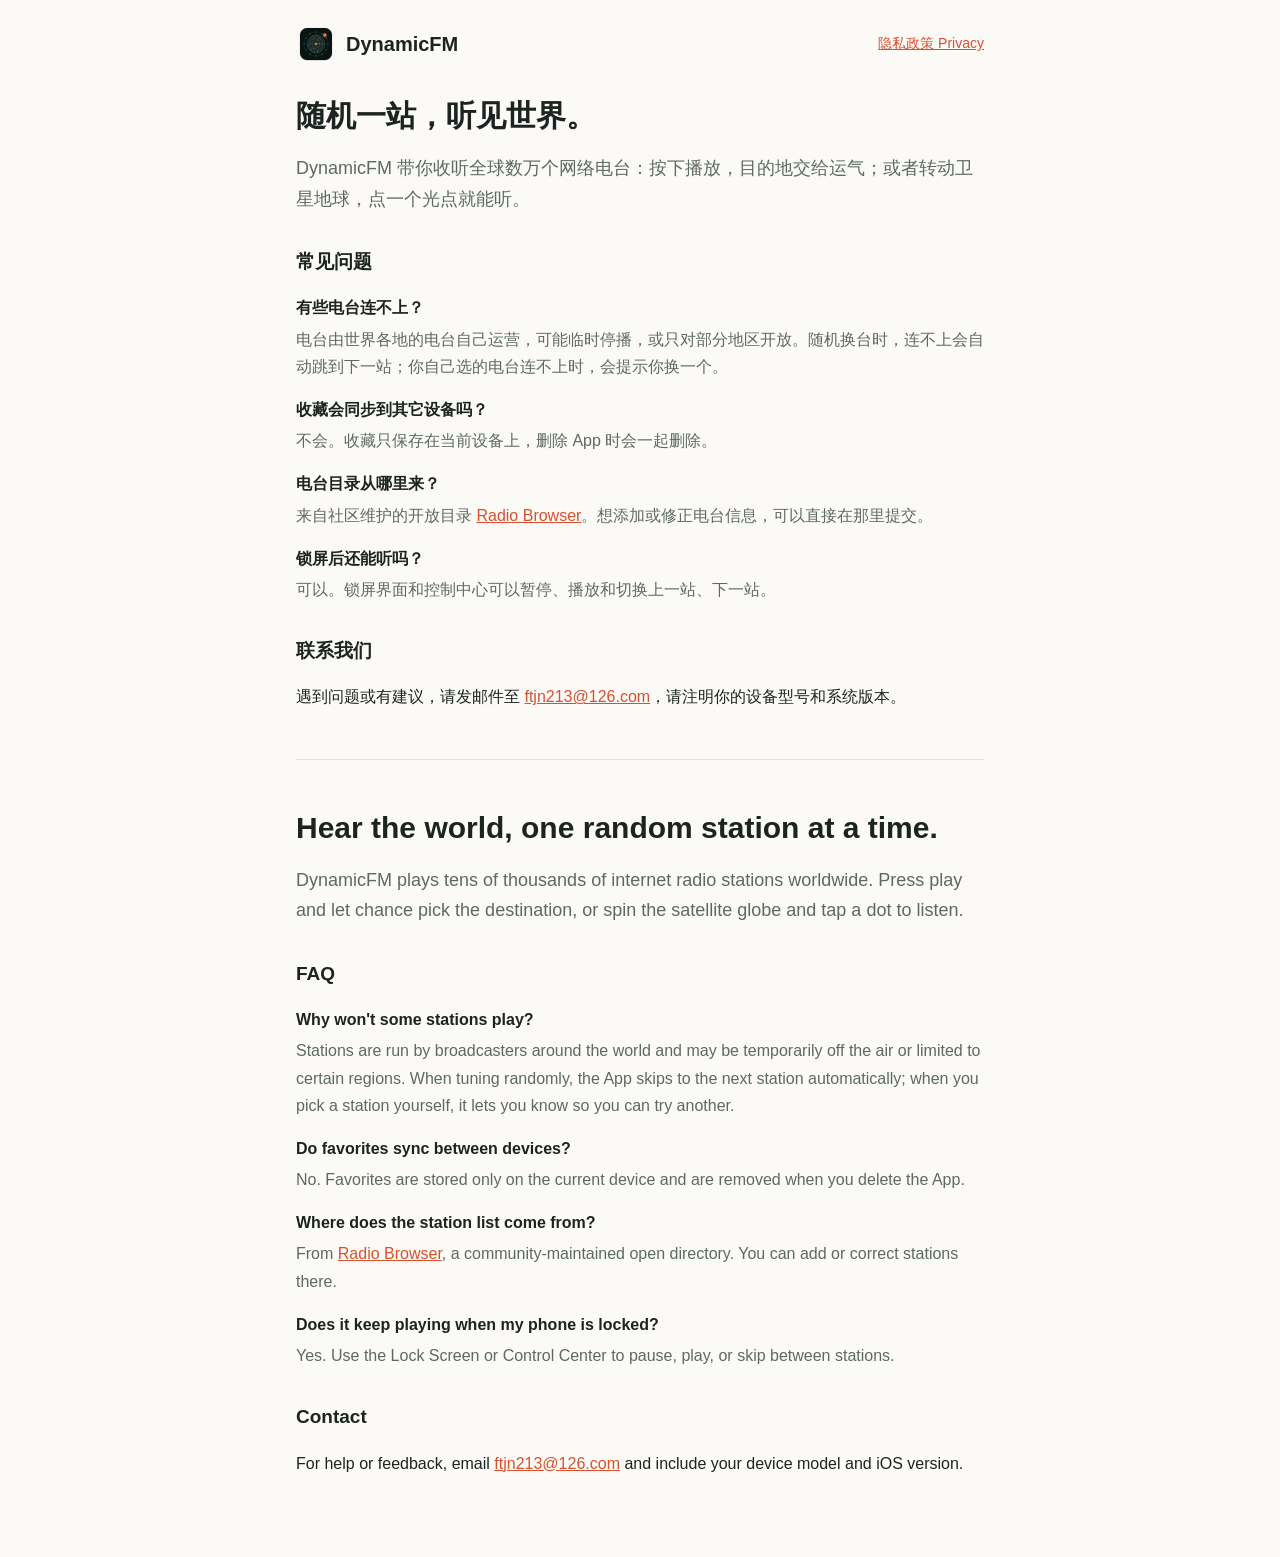
==== index.html @ baaa3662 "Add DynamicFM support and privacy policy pages Co-Authored-By: Claude Opus 5.5 <noreply@anthropic.co" ====
<!doctype html>
<html lang="zh-Hans">
<head>
<meta charset="utf-8">
<meta name="viewport" content="width=device-width, initial-scale=1">
<title>DynamicFM 支持</title>
<link rel="stylesheet" href="style.css">
</head>
<body>
<main>
  <header>
    <a class="brand" href="index.html"><img src="icon.png" alt="" width="40" height="40">DynamicFM</a>
    <nav><a href="privacy.html">隐私政策 Privacy</a></nav>
  </header>

  <section>
    <h1>随机一站，听见世界。</h1>
    <p class="lead">DynamicFM 带你收听全球数万个网络电台：按下播放，目的地交给运气；或者转动卫星地球，点一个光点就能听。</p>

    <h2>常见问题</h2>
    <dl>
      <dt>有些电台连不上？</dt>
      <dd>电台由世界各地的电台自己运营，可能临时停播，或只对部分地区开放。随机换台时，连不上会自动跳到下一站；你自己选的电台连不上时，会提示你换一个。</dd>
      <dt>收藏会同步到其它设备吗？</dt>
      <dd>不会。收藏只保存在当前设备上，删除 App 时会一起删除。</dd>
      <dt>电台目录从哪里来？</dt>
      <dd>来自社区维护的开放目录 <a href="https://www.radio-browser.info">Radio Browser</a>。想添加或修正电台信息，可以直接在那里提交。</dd>
      <dt>锁屏后还能听吗？</dt>
      <dd>可以。锁屏界面和控制中心可以暂停、播放和切换上一站、下一站。</dd>
    </dl>

    <h2>联系我们</h2>
    <p>遇到问题或有建议，请发邮件至 <a href="mailto:ftjn213@126.com">ftjn213@126.com</a>，请注明你的设备型号和系统版本。</p>
  </section>

  <hr>

  <section lang="en">
    <h1>Hear the world, one random station at a time.</h1>
    <p class="lead">DynamicFM plays tens of thousands of internet radio stations worldwide. Press play and let chance pick the destination, or spin the satellite globe and tap a dot to listen.</p>

    <h2>FAQ</h2>
    <dl>
      <dt>Why won't some stations play?</dt>
      <dd>Stations are run by broadcasters around the world and may be temporarily off the air or limited to certain regions. When tuning randomly, the App skips to the next station automatically; when you pick a station yourself, it lets you know so you can try another.</dd>
      <dt>Do favorites sync between devices?</dt>
      <dd>No. Favorites are stored only on the current device and are removed when you delete the App.</dd>
      <dt>Where does the station list come from?</dt>
      <dd>From <a href="https://www.radio-browser.info">Radio Browser</a>, a community-maintained open directory. You can add or correct stations there.</dd>
      <dt>Does it keep playing when my phone is locked?</dt>
      <dd>Yes. Use the Lock Screen or Control Center to pause, play, or skip between stations.</dd>
    </dl>

    <h2>Contact</h2>
    <p>For help or feedback, email <a href="mailto:ftjn213@126.com">ftjn213@126.com</a> and include your device model and iOS version.</p>
  </section>
</main>
</body>
</html>
---- style.css ----
:root {
  --bg: #fbfaf7;
  --text: #1c2421;
  --muted: #5d6965;
  --accent: #d9502d;
  --rule: #e4e1da;
}
@media (prefers-color-scheme: dark) {
  :root {
    --bg: #0e1513;
    --text: #f2ede4;
    --muted: #a3aca8;
    --accent: #ee5c38;
    --rule: #26302d;
  }
}
* { box-sizing: border-box; }
body {
  margin: 0;
  background: var(--bg);
  color: var(--text);
  font: 16px/1.7 -apple-system, BlinkMacSystemFont, "PingFang SC", "Helvetica Neue", sans-serif;
}
main { max-width: 720px; margin: 0 auto; padding: 24px 16px 64px; }
header { display: flex; align-items: center; justify-content: space-between; gap: 12px; margin-bottom: 32px; }
.brand { display: flex; align-items: center; gap: 10px; font-weight: 700; font-size: 20px; color: var(--text); text-decoration: none; }
.brand img { border-radius: 9px; }
nav { font-size: 14px; color: var(--muted); }
a { color: var(--accent); }
h1 { font-size: 30px; line-height: 1.3; margin: 0 0 8px; }
h2 { font-size: 19px; margin: 32px 0 8px; }
.meta { color: var(--muted); font-size: 14px; margin-top: 0; }
.lead { font-size: 18px; color: var(--muted); }
ul { padding-left: 20px; }
li { margin-bottom: 6px; }
dt { font-weight: 600; margin-top: 16px; }
dd { margin: 4px 0 0; color: var(--muted); }
hr { border: 0; border-top: 1px solid var(--rule); margin: 48px 0; }
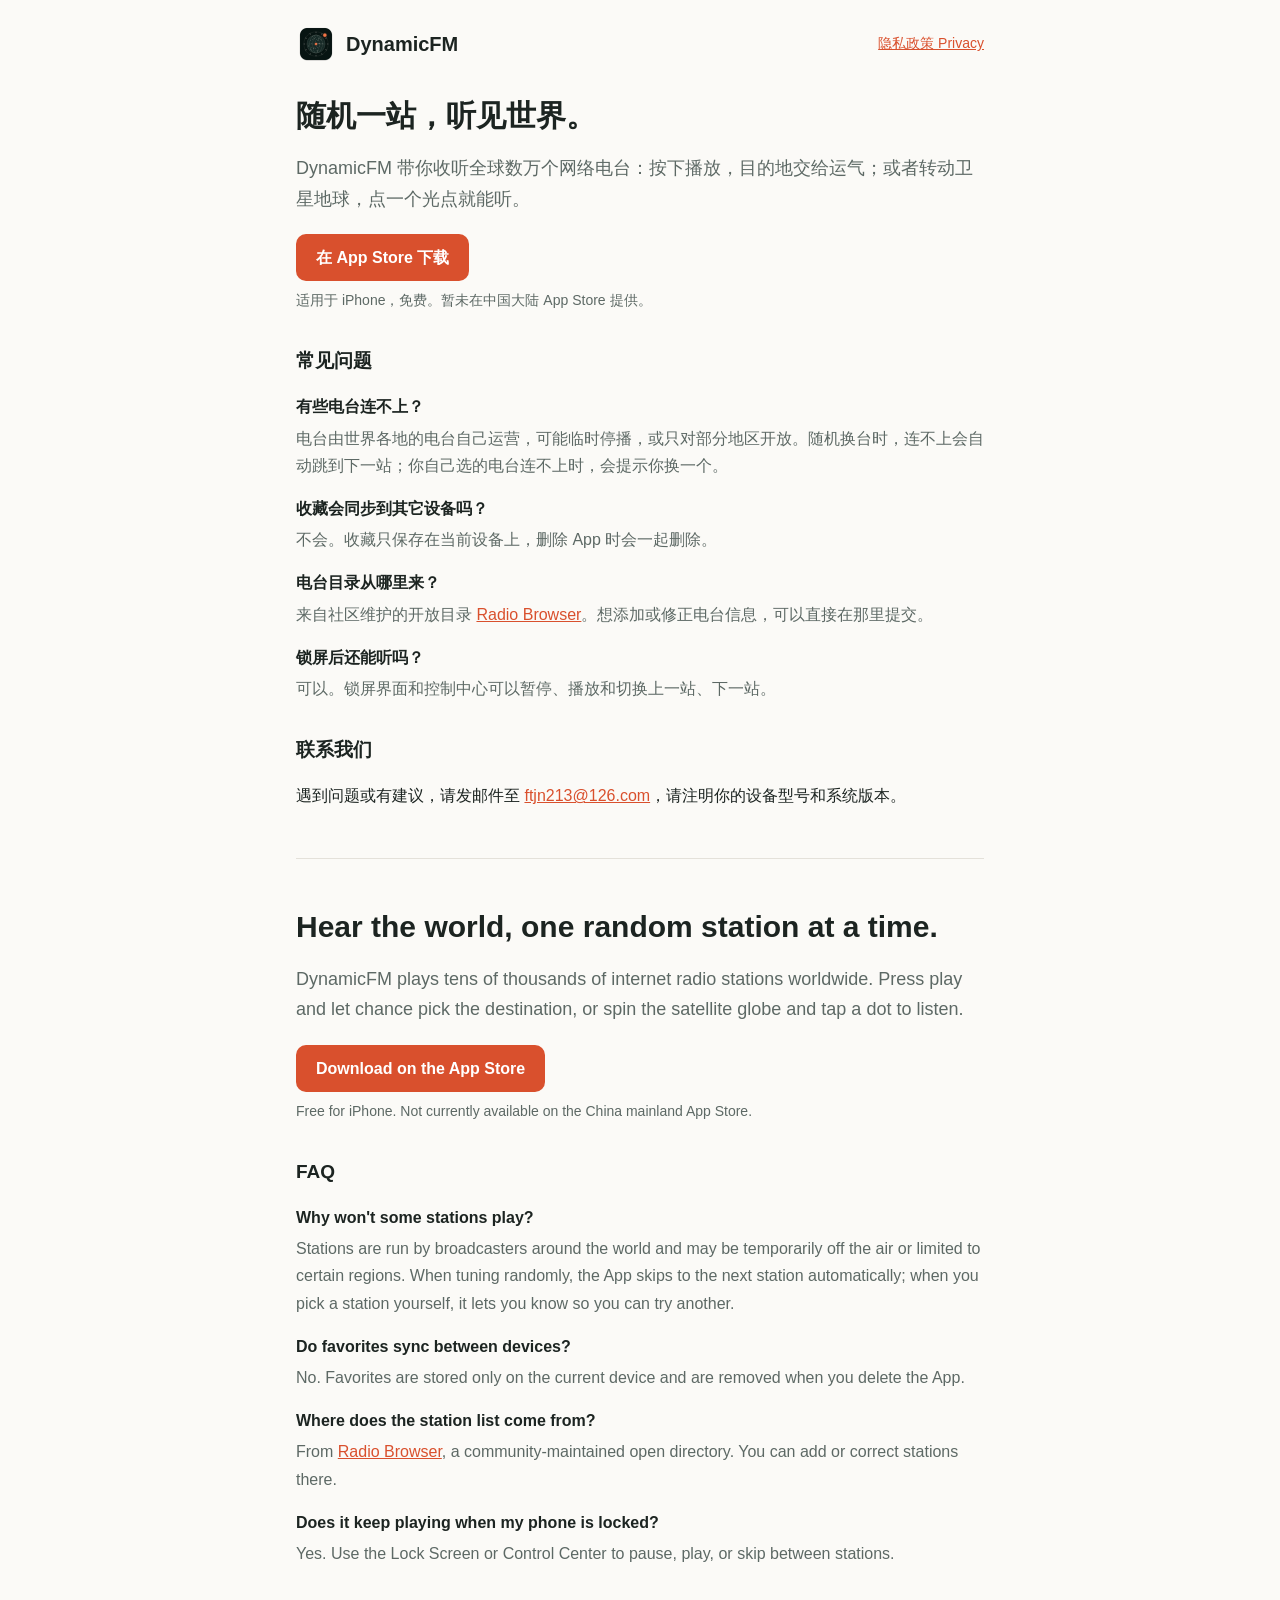
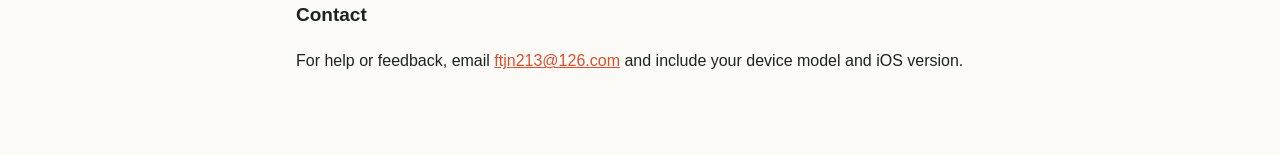
==== commit 0692398d: "Add App Store download link Co-Authored-By: Claude Opus 5.5 <noreply@anthropic.com>" ====
--- a/index.html
+++ b/index.html
@@ -16,6 +16,8 @@
   <section>
     <h1>随机一站，听见世界。</h1>
     <p class="lead">DynamicFM 带你收听全球数万个网络电台：按下播放，目的地交给运气；或者转动卫星地球，点一个光点就能听。</p>
+    <p class="download"><a class="button" href="https://apps.apple.com/app/id6826584146">在 App Store 下载</a></p>
+    <p class="meta">适用于 iPhone，免费。暂未在中国大陆 App Store 提供。</p>
 
     <h2>常见问题</h2>
     <dl>
@@ -38,6 +40,8 @@
   <section lang="en">
     <h1>Hear the world, one random station at a time.</h1>
     <p class="lead">DynamicFM plays tens of thousands of internet radio stations worldwide. Press play and let chance pick the destination, or spin the satellite globe and tap a dot to listen.</p>
+    <p class="download"><a class="button" href="https://apps.apple.com/app/id6826584146">Download on the App Store</a></p>
+    <p class="meta">Free for iPhone. Not currently available on the China mainland App Store.</p>
 
     <h2>FAQ</h2>
     <dl>
--- a/style.css
+++ b/style.css
@@ -31,6 +31,9 @@
 h2 { font-size: 19px; margin: 32px 0 8px; }
 .meta { color: var(--muted); font-size: 14px; margin-top: 0; }
 .lead { font-size: 18px; color: var(--muted); }
+.download { margin: 20px 0 8px; }
+.button { display: inline-block; padding: 10px 20px; border-radius: 10px; background: var(--accent); color: #fff; font-weight: 600; text-decoration: none; }
+.button:hover { filter: brightness(1.08); }
 ul { padding-left: 20px; }
 li { margin-bottom: 6px; }
 dt { font-weight: 600; margin-top: 16px; }
